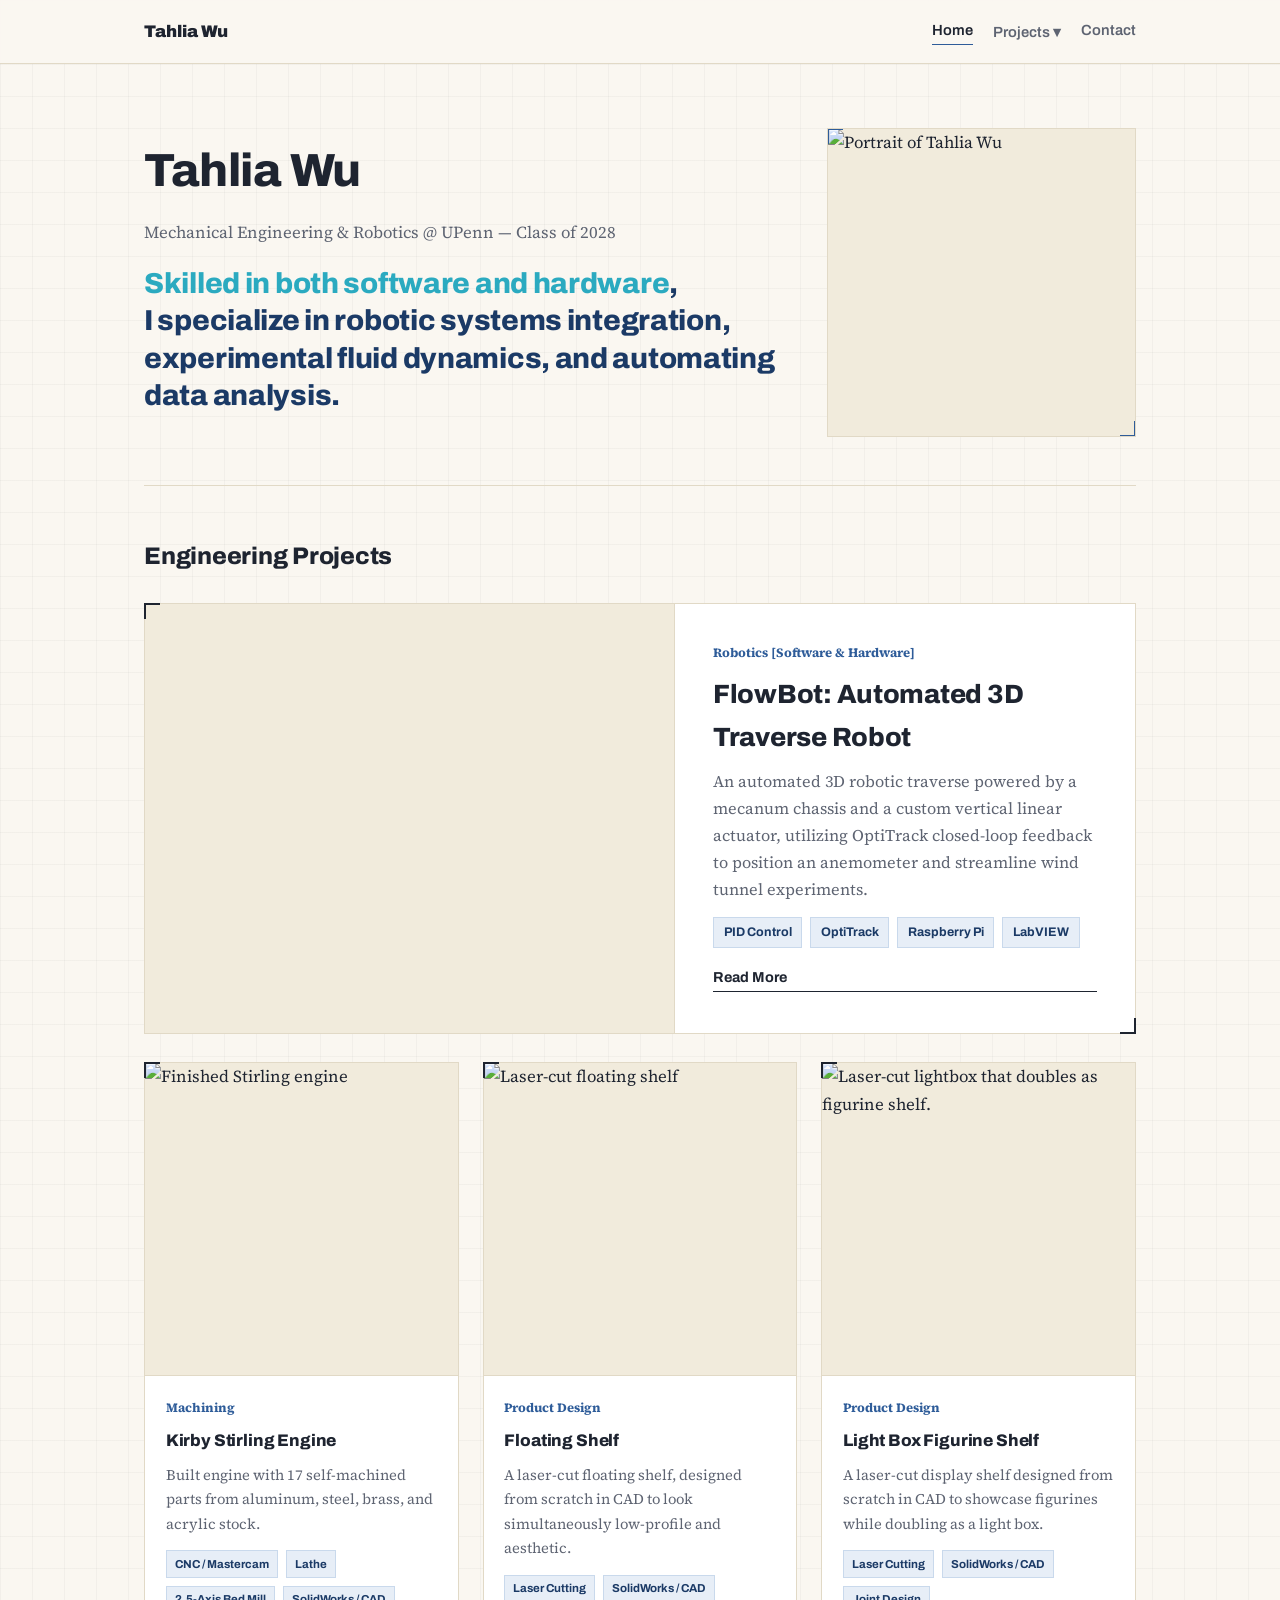
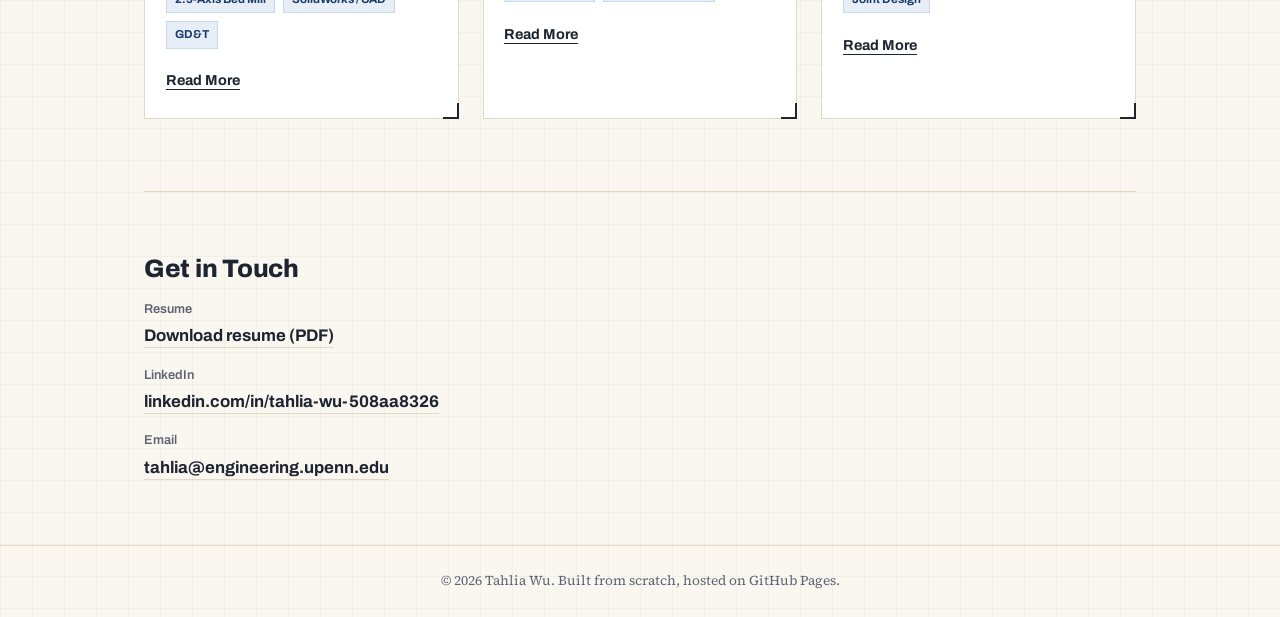
==== index.html @ 62b4037e "Add files via upload" ====
<!DOCTYPE html>
<html lang="en">
<head>
<meta charset="UTF-8">
<meta name="viewport" content="width=device-width, initial-scale=1">
<title>Tahlia Wu's Portfolio</title>
<link rel="preconnect" href="https://fonts.googleapis.com">
<link href="https://fonts.googleapis.com/css2?family=Archivo:wght@400;600;700;800;900&family=Source+Serif+4:ital,wght@0,400;0,600;1,400&display=swap" rel="stylesheet">
<link rel="stylesheet" href="styles.css">
</head>
<body>

<header class="site-header">
  <div class="inner">
    <a class="wordmark" href="index.html">Tahlia Wu</a>
    <nav>
      <a href="index.html" aria-current="page">Home</a>
      <div class="dropdown">
        <a href="#projects" class="dropbtn">Projects ▾</a>
        <div class="dropdown-content">
          <a href="robot.html">FlowBot</a>
          <a href="machining.html">Stirling Engine</a>
          <a href="shelf.html">Floating Shelf</a>
          <a href="lightbox.html">Light Box</a>
        </div>
      </div>
      <a href="index.html#contact">Contact</a>
    </nav>
  </div>
</header>

<main>

  <section class="hero">
    <div>
      <!-- REPLACE: name + tagline + intro -->
      <h1>Tahlia Wu</h1>
      <p class="intro">Mechanical Engineering & Robotics @ UPenn — Class of 2028</p>
      <p class="tagline"><span style="color: #2baac0">Skilled in both software and hardware</span>, <br> I specialize in robotic systems integration, experimental fluid dynamics, and automating data analysis.</p>
    </div>

    <div class="headshot-frame">
      <img src="images/headshot.jpg" alt="Portrait of Tahlia Wu">
    </div>
  </section>

  <section class="section-head">
    <h2>Engineering Projects</h2>
  </section>

  <!-- SPOTLIGHT PROJECT — your flagship. Swap which project sits here if your focus changes. -->
  <a class="spec-card spotlight-card" href="robot.html">
    <div class="card-media">
      <video autoplay muted loop playsinline poster="images/flowbot-only-cover.png">
        <source src="videos/flowbot-only.mp4" type="video/mp4">
      </video>
    </div>
    <div class="spec-card-body">
      <span class="fig-label">Robotics [Software & Hardware]</span>
      <h3>FlowBot: Automated 3D Traverse Robot</h3>
      <p>An automated 3D robotic traverse powered by a mecanum chassis and a custom vertical linear actuator, utilizing OptiTrack closed-loop feedback to position an anemometer and streamline wind tunnel experiments.</p>
      <ul class="tag-list">
        <li>PID Control</li>
        <li>OptiTrack</li>
        <li>Raspberry Pi</li>
        <li>LabVIEW</li>
      </ul>
      <span class="card-cta">Read More</span>
    </div>
  </a>

  <!-- SMALLER PROJECTS -->
  <section class="small-grid">
    <a class="spec-card" href="machining.html">
      <div class="card-media">
        <img src="images/engine-diag.png" alt="Finished Stirling engine">
      </div>
      <div class="spec-card-body">
        <span class="fig-label">Machining</span>
        <h3>Kirby Stirling Engine</h3>
        <p>Built engine with 17 self-machined parts from aluminum, steel, brass, and acrylic stock.</p>
        <ul class="tag-list">
          <li>CNC / Mastercam</li>
          <li>Lathe</li>
          <li>2.5-Axis Bed Mill</li>
          <li>SolidWorks / CAD</li>
          <li>GD&T</li>
        </ul>
        <span class="card-cta">Read More</span>
      </div>
    </a>

    <a class="spec-card" href="shelf.html">
      <div class="card-media">
        <img src="images/floating shelf.jpg" alt="Laser-cut floating shelf"></div>
      </div>
      <div class="spec-card-body">
        <span class="fig-label">Product Design</span>
        <h3>Floating Shelf</h3>
        <p>A laser-cut floating shelf, designed from scratch in CAD to look simultaneously low-profile and aesthetic.</p>
        <ul class="tag-list">
          <li>Laser Cutting</li>
          <li>SolidWorks / CAD</li>
        </ul>
        <span class="card-cta">Read More</span>
      </div>
    </a>

    <a class="spec-card" href="lightbox.html">
      <div class="card-media">
        <img src="images/lightbox.png" alt="Laser-cut lightbox that doubles as figurine shelf."></div>
      </div>
      <div class="spec-card-body">
        <span class="fig-label">Product Design</span>
        <h3>Light Box Figurine Shelf</h3>
        <p>A laser-cut display shelf designed from scratch in CAD to showcase figurines while doubling as a light box.</p>
        <ul class="tag-list">
          <li>Laser Cutting</li>
          <li>SolidWorks / CAD</li>
          <li>Joint Design</li>
        </ul>
        <span class="card-cta">Read More</span>
      </div>
    </a>

  </section>

  <section class="contact-section" id="contact">
    <h2>Get in Touch</h2>
    <ul class="contact-list">
      <li>
        <span class="label">Resume</span>
        <a href="resume.pdf">Download resume (PDF)</a>
      </li>
      <li>
        <span class="label">LinkedIn</span>
        <a href="https://www.linkedin.com/in/tahlia-wu-508aa8326/" target="_blank" rel="noopener">linkedin.com/in/tahlia-wu-508aa8326</a>
      </li>
      <li>
        <span class="label">Email</span>
        <a href="mailto:tahlia@engineering.upenn.edu">tahlia@engineering.upenn.edu</a>
      </li>
    </ul>
  </section>

</main>

<footer>&copy; 2026 Tahlia Wu. Built from scratch, hosted on GitHub Pages.</footer>

</body>
</html>
---- styles.css ----
/* ---------- Tokens ---------- */
:root{
  --paper:#FAF7F1;
  --paper-2:#F1EBDC;
  --ink:#1E2430;
  --ink-soft:#5E6472;
  --line:#E1D9C6;
  --blue:#2E5C99;
  --blue-deep:#1B3A66;
  --blue-pale:#E7EEF7;
  --blue-line:#C9D9EC;
  --max:1040px;
}

*{box-sizing:border-box;}
html{scroll-behavior:smooth;}
body{
  margin:0;
  background-color:var(--paper);
  background-image:
    linear-gradient(to right, rgba(30,36,48,0.035) 1px, transparent 1px),
    linear-gradient(to bottom, rgba(30,36,48,0.035) 1px, transparent 1px);
  background-size:32px 32px;
  color:var(--ink);
  font-family:"Source Serif 4", Georgia, serif;
  font-size:1.05rem;
  line-height:1.65;
}
h1,h2,h3,h4,.wordmark,.card-cta,nav a,.tag{
  font-family:"Archivo", Helvetica, Arial, sans-serif;
}
h1,h2,h3{
  font-weight:800;
  letter-spacing:-0.01em;
  margin:0 0 .6rem;
  color:var(--ink);
}
p{margin:0 0 1.1rem; max-width:64ch;}
p em{font-style:italic; color:var(--ink-soft);}
strong{font-weight:700; color:var(--ink);}
a{color:var(--blue-deep);}
:focus-visible{outline:2px solid var(--blue); outline-offset:3px;}

@media (prefers-reduced-motion: reduce){
  html{scroll-behavior:auto;}
  *{transition:none !important; animation:none !important;}
}

/* ---------- Header / nav ---------- */
.site-header{
  border-bottom:1px solid var(--line);
  background:rgba(250,247,241,.92);
  backdrop-filter:blur(4px);
  position:sticky; top:0; z-index:10;
}
.site-header .inner{
  max-width:var(--max);
  margin:0 auto;
  padding:1.1rem 1.5rem;
  display:flex;
  align-items:center;
  justify-content:space-between;
  gap:1rem;
  flex-wrap:wrap;
}
.wordmark{
  font-weight:900;
  font-size:1.05rem;
  text-decoration:none;
  color:var(--ink);
}
nav{display:flex; gap:1.4rem; flex-wrap:wrap;}
nav a{
  font-weight:600;
  font-size:.92rem;
  text-decoration:none;
  color:var(--ink-soft);
  border-bottom:1px solid transparent;
  padding-bottom:2px;
}
nav a:hover, nav a[aria-current="page"]{border-bottom-color:var(--blue); color:var(--ink);}

/* Style for the dropdown container */
.site-header nav {
  display: flex;
  align-items: center;
  gap: 20px; /* Adjust spacing to fit your design */
}

.dropdown {
  position: relative;
  display: inline-block;
}

/* Dropdown content (hidden by default) */
.dropdown-content {
  display: none;
  position: absolute;
  top: 100%;
  left: 0;
  background-color: #ffffff; /* Match your header/site background */
  min-width: 160px;
  box-shadow: 0px 8px 16px rgba(0,0,0,0.1);
  z-index: 1;
  border-radius: 4px;
  padding: 8px 0;
}

/* Style links inside the dropdown */
.dropdown-content a {
  color: #333; /* Match your site's text color */
  padding: 10px 16px;
  text-decoration: none;
  display: block;
  text-align: left;
  white-space: nowrap;
}

/* Change color of dropdown links on hover */
.dropdown-content a:hover {
  background-color: #f1f1f1; /* Light hover background */
}

/* Show the dropdown menu on hover */
.dropdown:hover .dropdown-content {
  display: block;
}

main{max-width:var(--max); margin:0 auto; padding:0 1.5rem;}



/* ---------- Hero ---------- */
.hero{
  padding:4rem 0 3rem;
  border-bottom:1px solid var(--line);
  display:grid;
  grid-template-columns:1.35fr .65fr;
  gap:2.5rem;
  align-items:center;
}
.hero h1{font-size:clamp(2.1rem, 4.5vw, 2.9rem);}
.hero .tagline{
  font-family:"Archivo", sans-serif;
  font-weight:800;
  color:var(--blue-deep);
  font-size: clamp(1.4rem, 2.5vw, 1.8rem);
  letter-spacing:-0.01em;
  line-height:1.3;
  margin-bottom:1.1rem;
}
.hero p.intro{max-width:56ch; color:var(--ink-soft);}

.headshot-frame{
  position:relative;
  aspect-ratio:1/1;
  border:1px solid var(--line);
  background:var(--paper-2);
  overflow:hidden;
}
.headshot-frame::before,.headshot-frame::after{content:""; position:absolute; width:14px; height:14px;}
.headshot-frame::before{top:-1px; left:-1px; border-top:2px solid var(--blue); border-left:2px solid var(--blue);}
.headshot-frame::after{bottom:-1px; right:-1px; border-bottom:2px solid var(--blue); border-right:2px solid var(--blue);}
.headshot-frame img{width:100%; height:100%; object-fit:cover; display:block;}
.headshot-frame .placeholder-text{
  position:absolute; inset:0;
  display:flex; align-items:center; justify-content:center;
  text-align:center; padding:1.25rem;
  font-family:"Archivo", sans-serif;
  font-size:.82rem; color:var(--ink-soft);
}

/* ---------- Section heading ---------- */
.section-head{padding-top:3.2rem; margin-bottom:1.6rem;}
.section-head h2{font-size:1.5rem;}
.section-head p{color:var(--ink-soft); font-size:.98rem;}

/* ---------- Skill tags ---------- */
.tag-list{list-style:none; display:flex; flex-wrap:wrap; gap:.5rem; margin:0 0 1.1rem; padding:0;}
.tag-list li{
  font-family:"Archivo", sans-serif;
  font-size:.78rem;
  font-weight:700;
  color:var(--blue-deep);
  background:var(--blue-pale);
  border:1px solid var(--blue-line);
  padding:.28rem .6rem;
}

/* ---------- Spec-frame cards (project preview) ---------- */
.spec-card{
  position:relative;
  display:block;
  border:1px solid var(--line);
  text-decoration:none;
  color:var(--ink);
  background:#fff;
  transition:border-color .15s ease, box-shadow .15s ease;
}
.spec-card:hover{border-color:var(--blue); box-shadow:0 4px 18px rgba(30,36,48,.07);}
.spec-card::before,.spec-card::after{content:""; position:absolute; width:14px; height:14px; z-index:2;}
.spec-card::before{top:-1px; left:-1px; border-top:2px solid var(--ink); border-left:2px solid var(--ink);}
.spec-card::after{bottom:-1px; right:-1px; border-bottom:2px solid var(--ink); border-right:2px solid var(--ink);}

.card-media{
  aspect-ratio:1/1;
  background:var(--paper-2);
  border-bottom:1px solid var(--line);
  display:flex; align-items:center; justify-content:center;
  overflow:hidden;
}
.card-media video, .card-media img{width:100%; height:100%; object-fit:cover; display:block;}
.card-media .placeholder-text{
  font-family:"Archivo", sans-serif;
  font-size:.78rem;
  color:var(--ink-soft);
  text-align:center;
  padding:1.25rem;
  max-width:26ch;
}

.spec-card-body{padding:1.6rem 1.6rem 1.75rem;}
.fig-label{
  display:block;
  font-size:.8rem;
  font-weight:700;
  color:var(--blue);
  margin-bottom:.6rem;
}
.spec-card h3{font-size:1.2rem; margin-bottom:.5rem;}
.spec-card p{color:var(--ink-soft); font-size:.98rem; margin-bottom:.9rem;}
.card-cta{
  font-weight:700;
  font-size:.9rem;
  border-bottom:1px solid var(--ink);
  padding-bottom:1px;
}
.spec-card:hover .card-cta{border-bottom-color:var(--blue); color:var(--blue-deep);}

/* Spotlight (large, featured) project card */
.spotlight-card{
  display:grid;
  grid-template-columns:1.15fr 1fr;
  margin-bottom:1.75rem;
}
.spotlight-card .card-media{aspect-ratio:auto; border-bottom:none; border-right:1px solid var(--line);}
.spotlight-card .spec-card-body{padding:2.4rem 2.4rem 2.6rem; display:flex; flex-direction:column; justify-content:center;}
.spotlight-card h3{font-size:1.65rem;}
.spotlight-card p{font-size:1.02rem;}

/* Smaller project cards grid */
.small-grid{
  display:grid;
  grid-template-columns:repeat(3,1fr);
  gap:1.5rem;
  padding-bottom:3.5rem;
}
.small-grid h3{font-size:1.05rem;}
.small-grid p{font-size:.92rem;}
.small-grid .spec-card-body{padding:1.3rem 1.3rem 1.5rem;}
.small-grid .tag-list li{font-size:.72rem; padding:.2rem .5rem;}

/* ---------- Project detail pages ---------- */
.project-head{padding:3rem 0 1.5rem; border-bottom:1px solid var(--line); margin-bottom:2.5rem;}
.project-head .tag{
  display:inline-block;
  font-size:.78rem;
  font-weight:700;
  color:var(--blue);
  border:1px solid var(--blue);
  padding:.22rem .6rem;
  margin-bottom:1rem;
}
.project-head h1{font-size:clamp(1.8rem, 4vw, 2.4rem);}

/* Writing template: problem / approach / build / results */
.brief{padding-bottom:1rem;}
.brief-block{
  padding:1.75rem 0;
  border-bottom:1px solid var(--line);
}
.brief-block:first-child{padding-top:0;}
.brief-block h2{
  font-size:1.15rem;
  display:flex;
  align-items:baseline;
  gap:.6rem;
}
.brief-block h2 .step-index{
  font-family:"Archivo", sans-serif;
  font-weight:700;
  font-size:.85rem;
  color:var(--blue);
}
.brief-block p{color:var(--ink);}
.brief-block .hint{
  font-family:"Archivo", sans-serif;
  font-size:.82rem;
  font-style:normal;
  color:var(--ink-soft);
  background:var(--paper-2);
  border-left:2px solid var(--blue);
  padding:.6rem .8rem;
  margin:0 0 .9rem;
}

figure{margin:0 0 3rem;}
figcaption{
  font-family:"Archivo", sans-serif;
  font-size:.9rem;
  color:var(--ink-soft);
  margin-top:.6rem;
  padding-top:.6rem;
  border-top:1px solid var(--line);
}
.media-placeholder{
  border:1px dashed var(--line);
  background:var(--paper-2);
  aspect-ratio:16/9;
  display:flex;
  align-items:center;
  justify-content:center;
  text-align:center;
  padding:1.5rem;
}
.media-placeholder span{
  font-family:"Archivo", sans-serif;
  font-size:.85rem;
  color:var(--ink-soft);
  max-width:32ch;
}
video, .media-placeholder img{width:100%; height:100%; object-fit:cover; display:block;}

.photo-grid{
  display:grid;
  grid-template-columns:1fr 1fr;
  gap:1.75rem 1.5rem;
  padding-bottom:2rem;
}
.photo-grid .media-placeholder{aspect-ratio:4/3;}

.back-link{
  display:inline-block;
  margin:1rem 0 4rem;
  font-weight:600;
  font-size:.95rem;
  color:var(--ink);
  border-bottom:1px solid var(--ink);
}
.back-link:hover{border-bottom-color:var(--blue); color:var(--blue-deep);}

/* ---------- Contact ---------- */
.contact-section{
  padding:3.5rem 0 4rem;
  border-top:1px solid var(--line);
  margin-top:1rem;
}
.contact-section.standalone{border-top:none; padding-top:3rem;}
.contact-list{list-style:none; margin:0; padding:0; display:flex; flex-direction:column; gap:.9rem;}
.contact-list a{
  font-family:"Archivo", sans-serif;
  font-weight:700;
  font-size:1.05rem;
  text-decoration:none;
  color:var(--ink);
  border-bottom:1px solid var(--line);
  padding-bottom:2px;
}
.contact-list a:hover{border-bottom-color:var(--blue); color:var(--blue-deep);}
.contact-list .label{
  display:block;
  font-family:"Archivo", sans-serif;
  font-size:.8rem;
  color:var(--ink-soft);
  font-weight:600;
  margin-bottom:.15rem;
}

footer{
  border-top:1px solid var(--line);
  padding:1.5rem;
  text-align:center;
  color:var(--ink-soft);
  font-size:.85rem;
}

@media (max-width:860px){
  .spotlight-card{grid-template-columns:1fr;}
  .spotlight-card .card-media{border-right:none; border-bottom:1px solid var(--line); aspect-ratio:16/9;}
  .small-grid{grid-template-columns:1fr 1fr;}
}
@media (max-width:700px){
  .hero{grid-template-columns:1fr;}
  .headshot-frame{max-width:220px;}
  .photo-grid{grid-template-columns:1fr;}
}
@media (max-width:560px){
  .small-grid{grid-template-columns:1fr;}
}


/* ---------- Project pages: text left, media right ---------- */
.project-layout{
  display:grid;
  grid-template-columns:minmax(0,1fr) minmax(0,1fr);
  gap:3rem;
  align-items:start;
}
.project-text, .project-media{min-width:0;}
.project-media figure{margin:0 0 2rem;}

/* One photo per row, each filling the right column (half the page width) */
.media-grid{
  display:grid;
  grid-template-columns:1fr;
  gap:2rem;
}
.media-grid figure{margin:0;}
.media-grid .media-placeholder{aspect-ratio:4/3;}   /* only used for empty placeholders */

/* Real photos/videos: always full column width, height follows the file's own ratio (no cropping) */
.project-media img,
.project-media video{
  width:100%;
  height:auto;
  object-fit:contain;
  display:block;
}
.project-media .media-placeholder:has(img),
.project-media .media-placeholder:has(video){
  aspect-ratio:auto;
  border:none;
  background:none;
  padding:0;
  display:block;
}


@media (max-width:860px){
  .project-layout{grid-template-columns:1fr; gap:0;}
  .project-media{padding-bottom:1.5rem;}
}
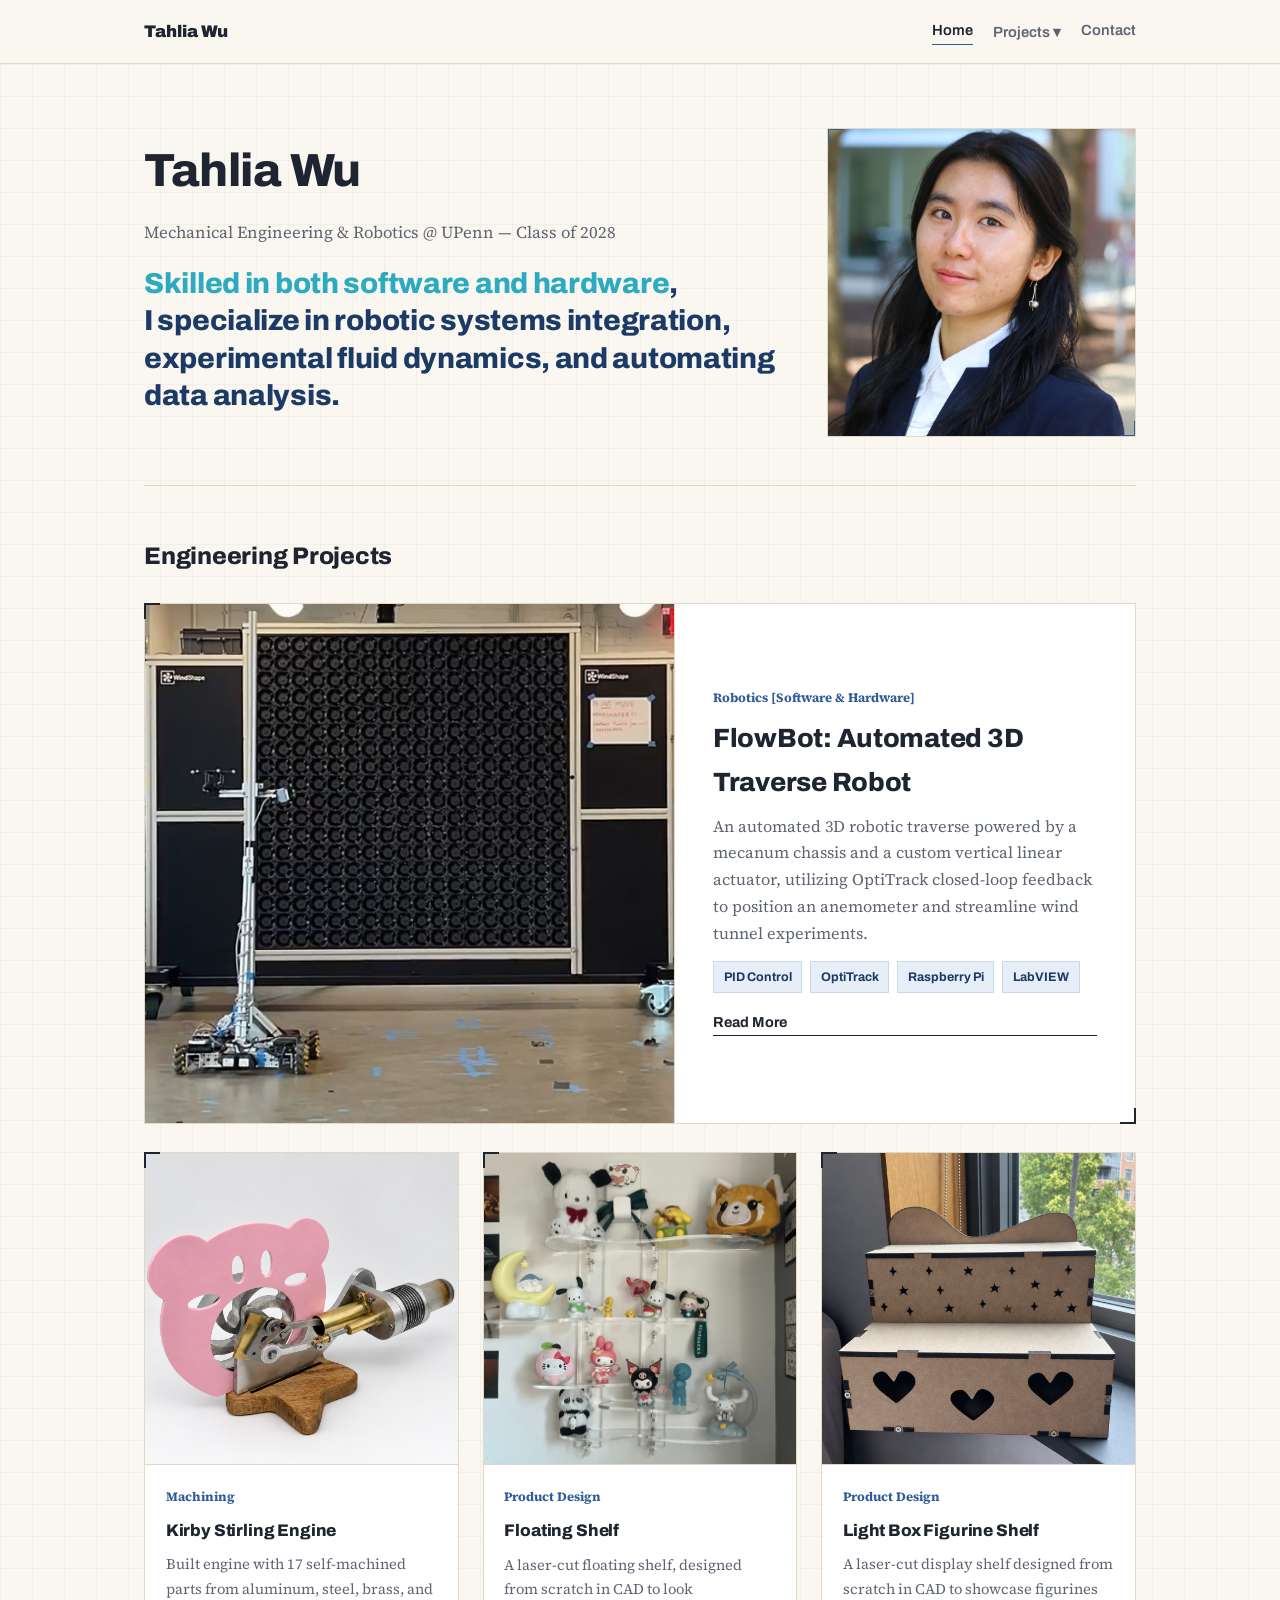
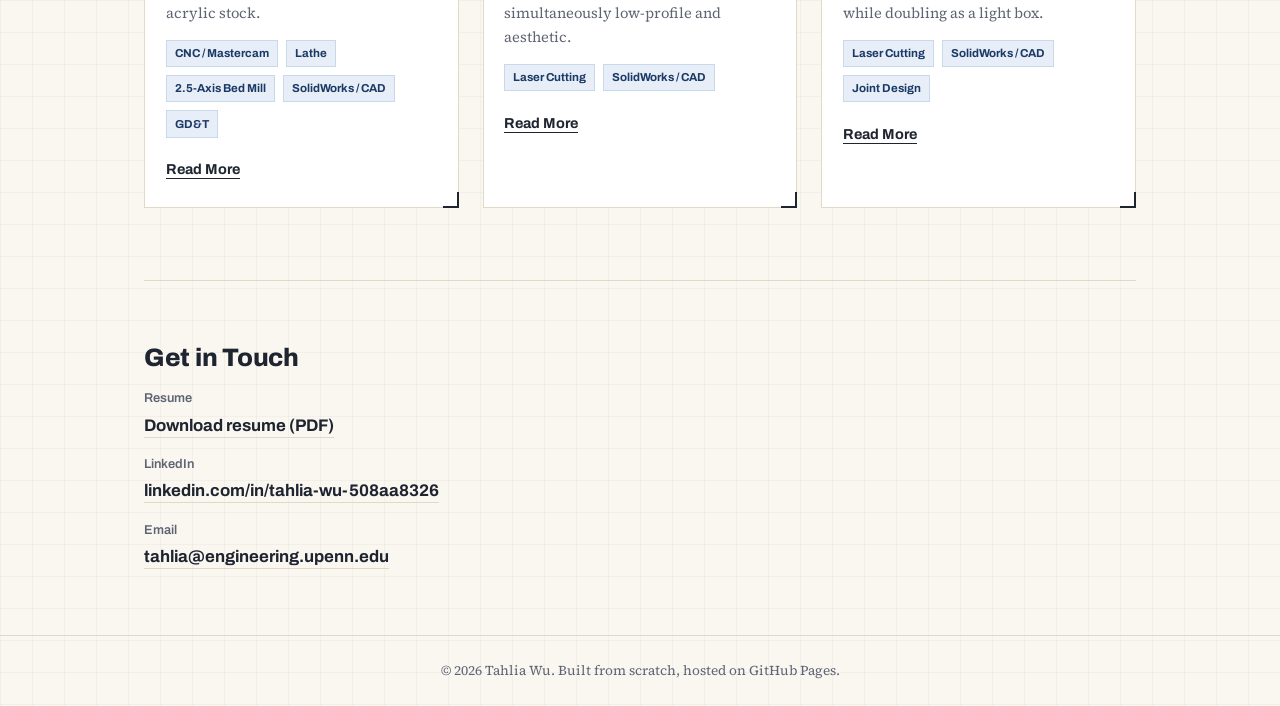
==== commit b79eba71: "Update index.html" ====
--- a/index.html
+++ b/index.html
@@ -130,7 +130,7 @@
     <ul class="contact-list">
       <li>
         <span class="label">Resume</span>
-        <a href="resume.pdf">Download resume (PDF)</a>
+        <a href="Tahlia Wu Resume.pdf">Download resume (PDF)</a>
       </li>
       <li>
         <span class="label">LinkedIn</span>
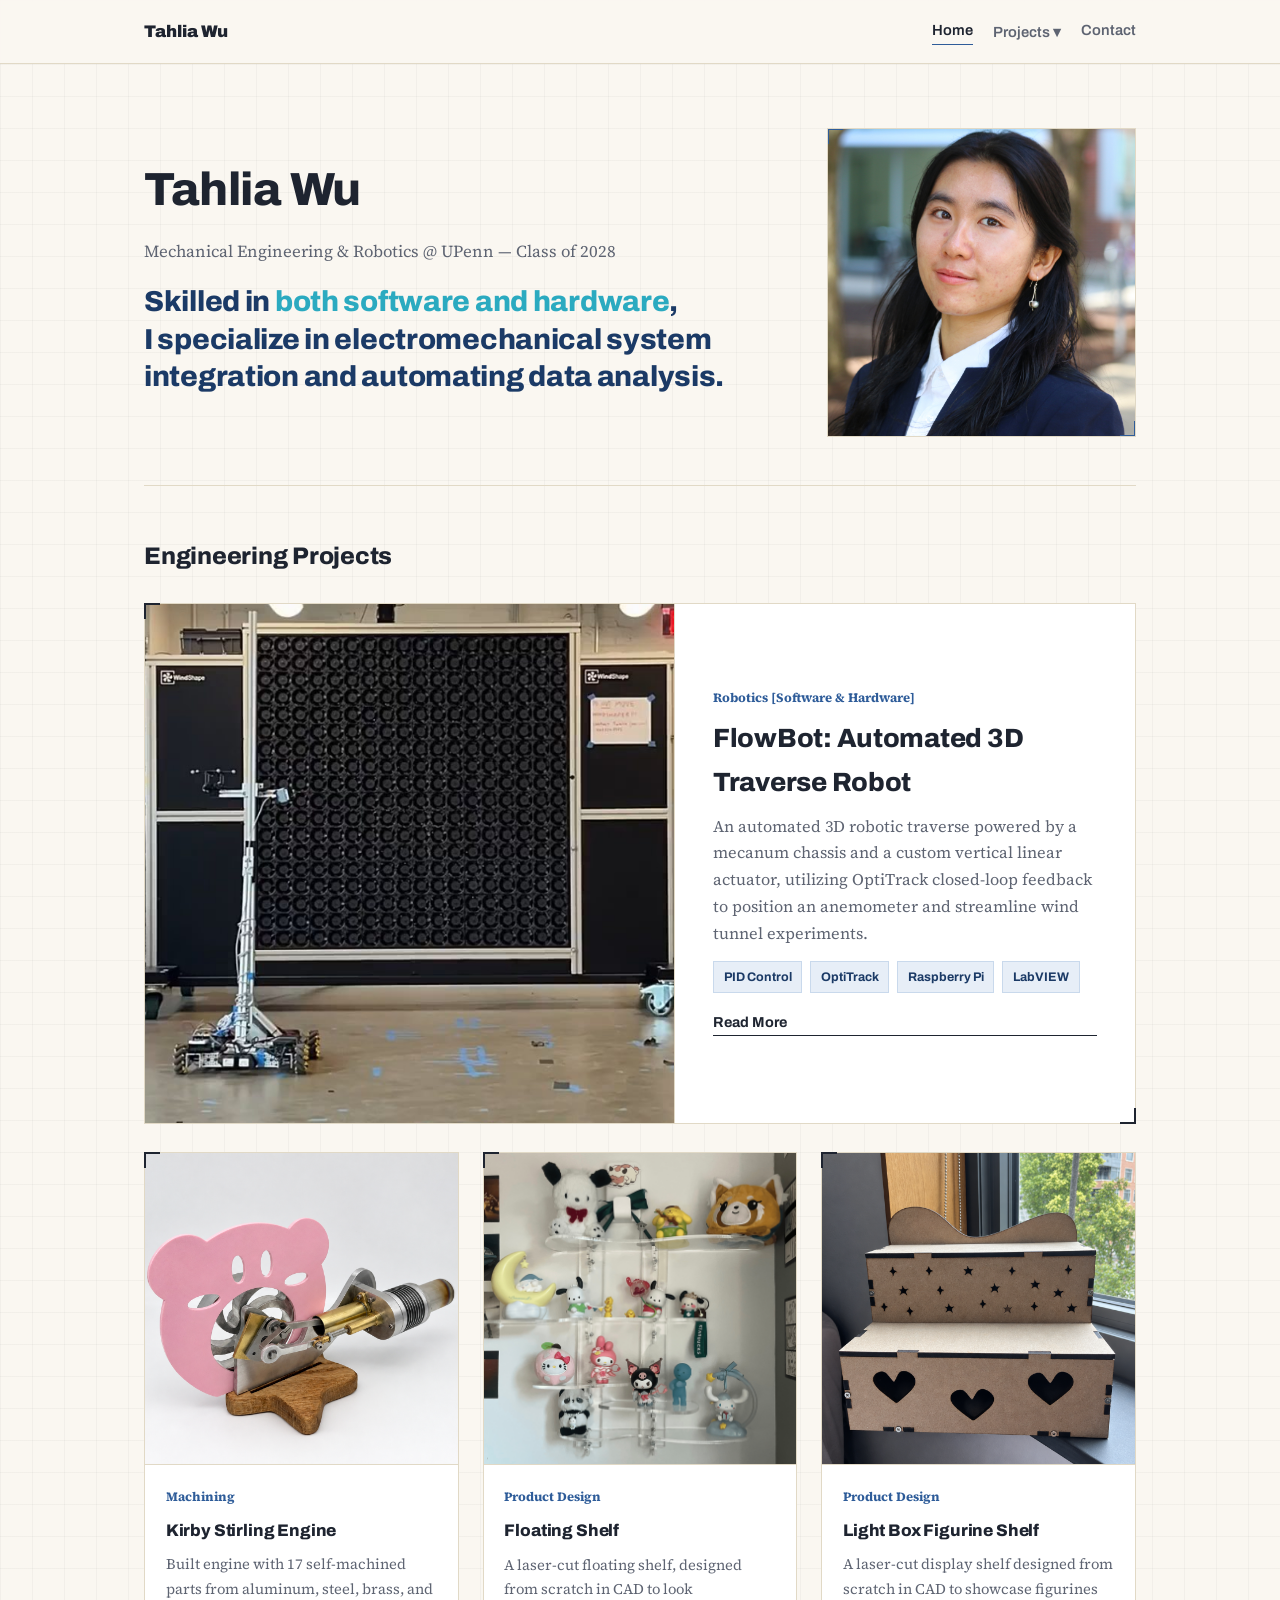
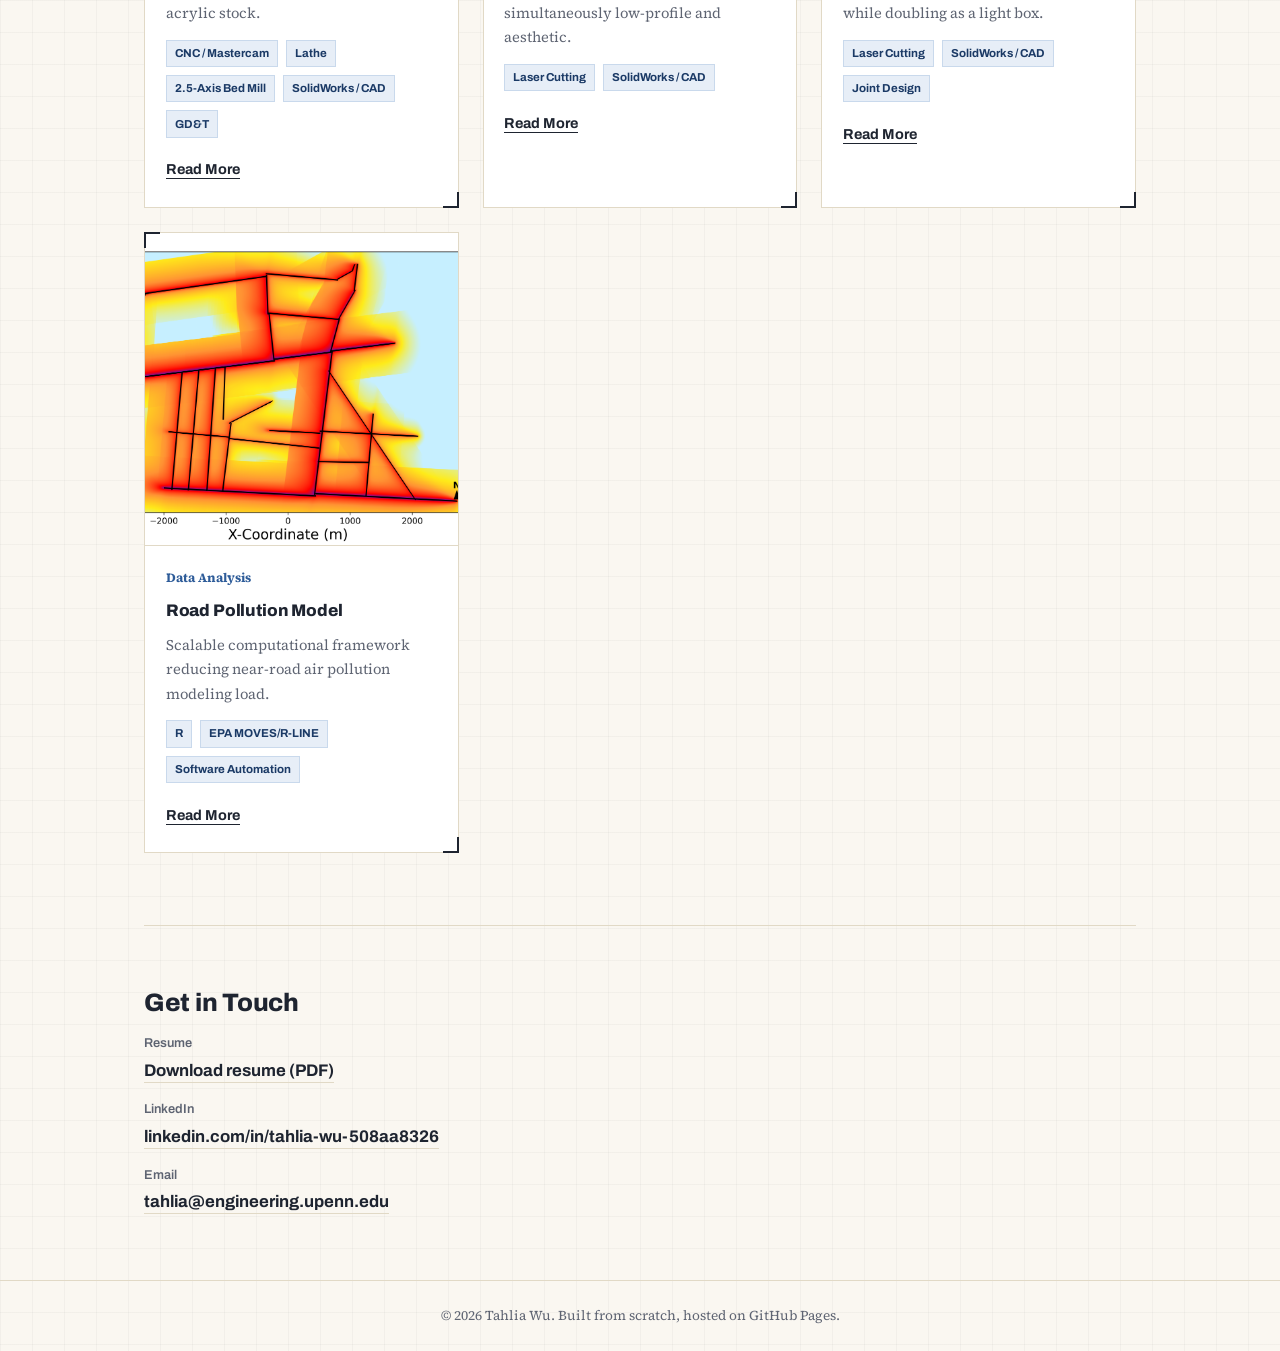
==== commit 55fb8641: "Replace all repository files" ====
--- a/index.html
+++ b/index.html
@@ -22,6 +22,7 @@
           <a href="machining.html">Stirling Engine</a>
           <a href="shelf.html">Floating Shelf</a>
           <a href="lightbox.html">Light Box</a>
+          <a href="road.html">Air Pollution Model</a>
         </div>
       </div>
       <a href="index.html#contact">Contact</a>
@@ -36,7 +37,7 @@
       <!-- REPLACE: name + tagline + intro -->
       <h1>Tahlia Wu</h1>
       <p class="intro">Mechanical Engineering & Robotics @ UPenn — Class of 2028</p>
-      <p class="tagline"><span style="color: #2baac0">Skilled in both software and hardware</span>, <br> I specialize in robotic systems integration, experimental fluid dynamics, and automating data analysis.</p>
+      <p class="tagline">Skilled in <span style="color: #2baac0">both software and hardware</span>, <br> I specialize in electromechanical system integration and automating data analysis.</p>
     </div>
 
     <div class="headshot-frame">
@@ -123,6 +124,23 @@
       </div>
     </a>
 
+    <a class="spec-card" href="road.html">
+      <div class="card-media">
+        <img src="images/air-pollutant-map.png" alt="Heat map of air pollution for a road network."></div>
+      </div>
+      <div class="spec-card-body">
+        <span class="fig-label">Data Analysis</span>
+        <h3>Road Pollution Model</h3>
+        <p>Scalable computational framework reducing near-road air pollution modeling load.</p>
+        <ul class="tag-list">
+          <li>R</li>
+          <li>EPA MOVES/R-LINE</li>
+          <li>Software Automation</li>
+        </ul>
+        <span class="card-cta">Read More</span>
+      </div>
+    </a>
+
   </section>
 
   <section class="contact-section" id="contact">
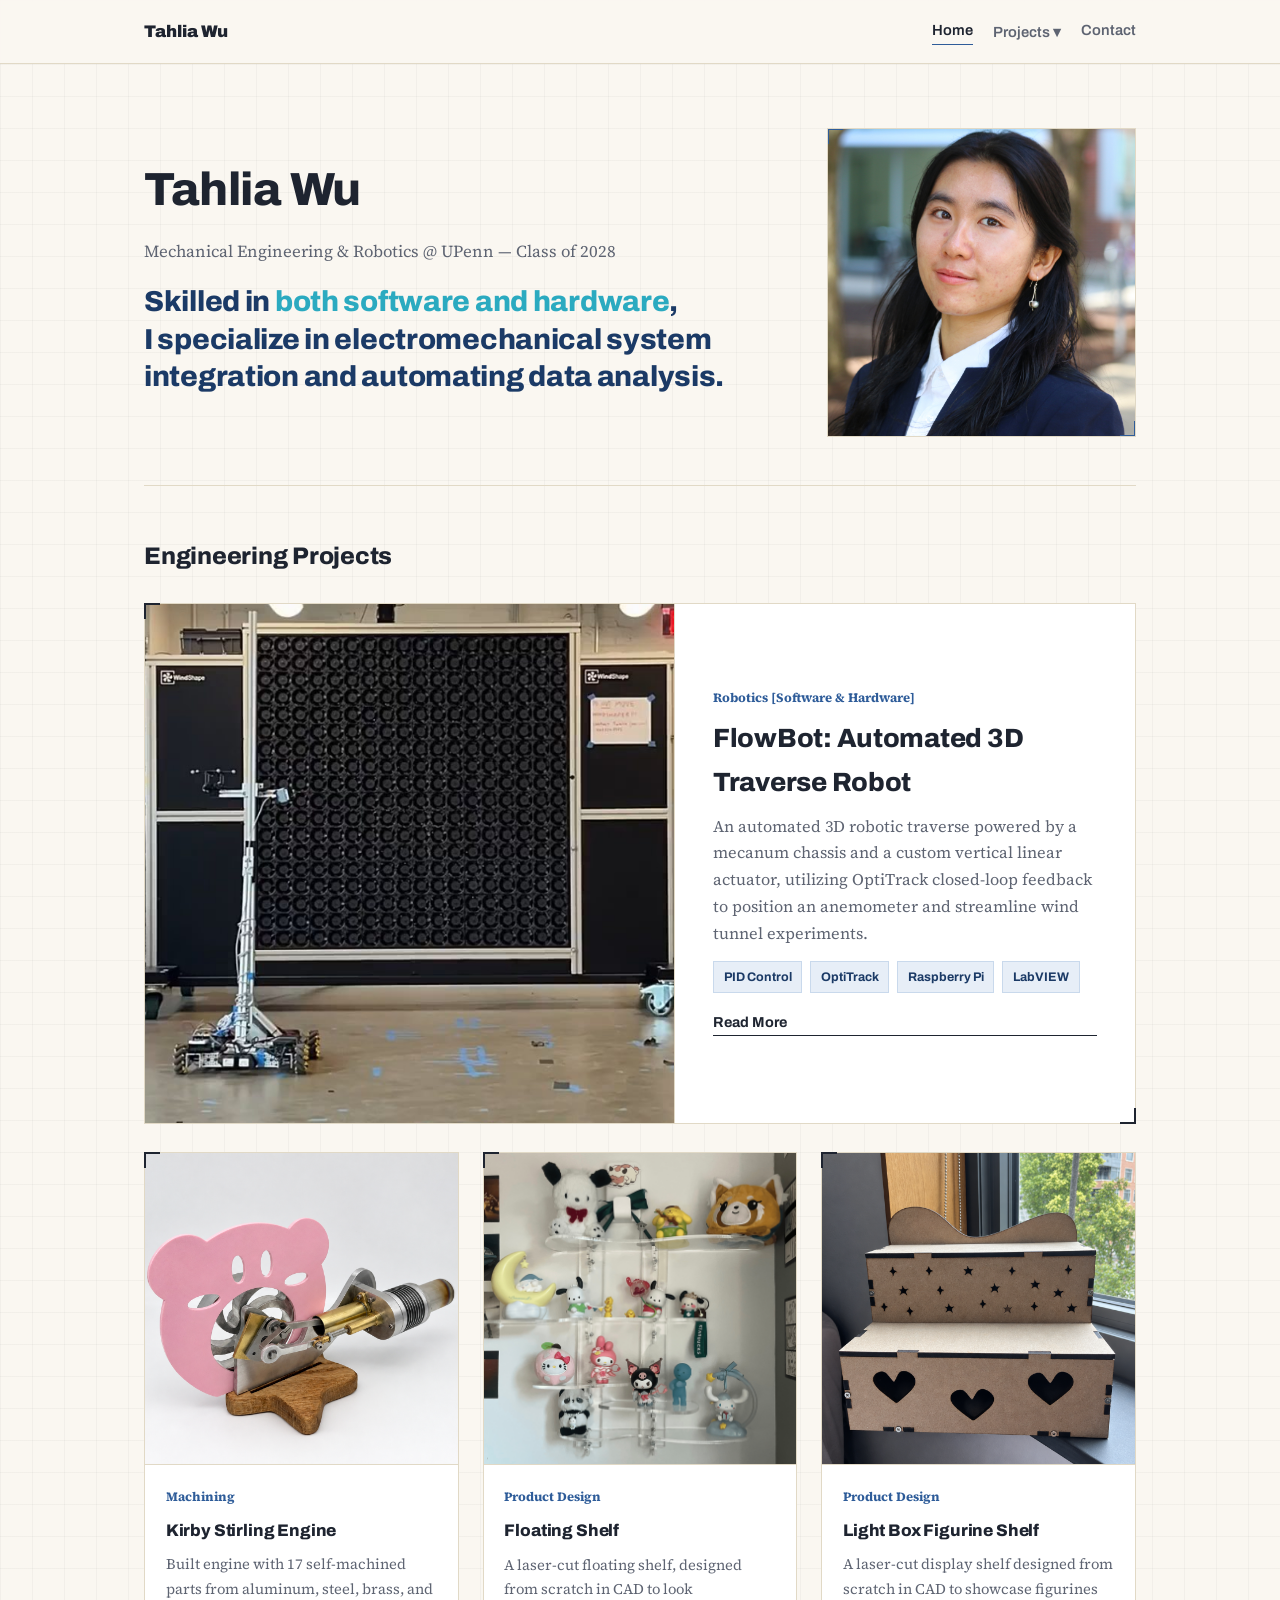
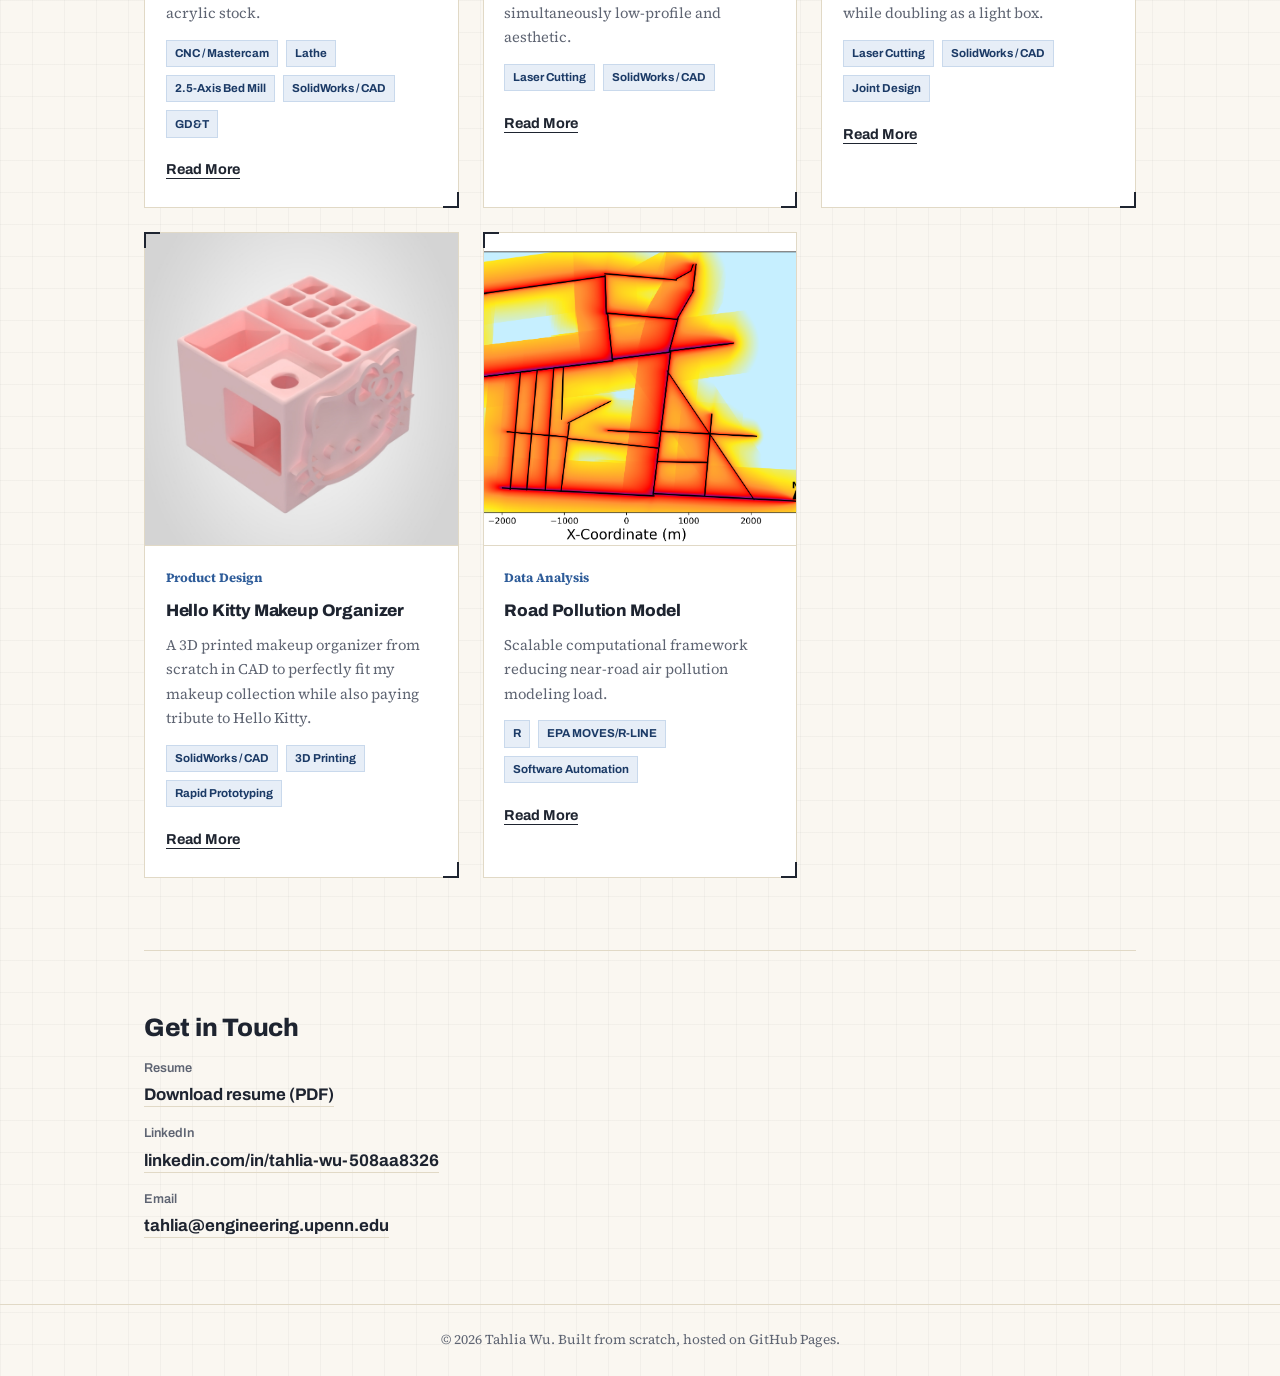
==== commit c8b0d352: "Added hello kitty makeup project" ====
--- a/index.html
+++ b/index.html
@@ -22,6 +22,7 @@
           <a href="machining.html">Stirling Engine</a>
           <a href="shelf.html">Floating Shelf</a>
           <a href="lightbox.html">Light Box</a>
+          <a href="hk-holder.html">Makeup Organizer</a>
           <a href="road.html">Air Pollution Model</a>
         </div>
       </div>
@@ -124,6 +125,23 @@
       </div>
     </a>
 
+    <a class="spec-card" href="hk-holder.html">
+      <div class="card-media">
+        <img src="images/hk-makeup-holder-render.jpg" alt="Render of make up organizer with hello kitty icon."></div>
+      </div>
+      <div class="spec-card-body">
+        <span class="fig-label">Product Design</span>
+        <h3>Hello Kitty Makeup Organizer</h3>
+        <p>A 3D printed makeup organizer from scratch in CAD to perfectly fit my makeup collection while also paying tribute to Hello Kitty.</p>
+        <ul class="tag-list">
+          <li>SolidWorks / CAD</li>
+          <li>3D Printing</li>
+          <li>Rapid Prototyping</li>
+        </ul>
+        <span class="card-cta">Read More</span>
+      </div>
+    </a>
+
     <a class="spec-card" href="road.html">
       <div class="card-media">
         <img src="images/air-pollutant-map.png" alt="Heat map of air pollution for a road network."></div>
